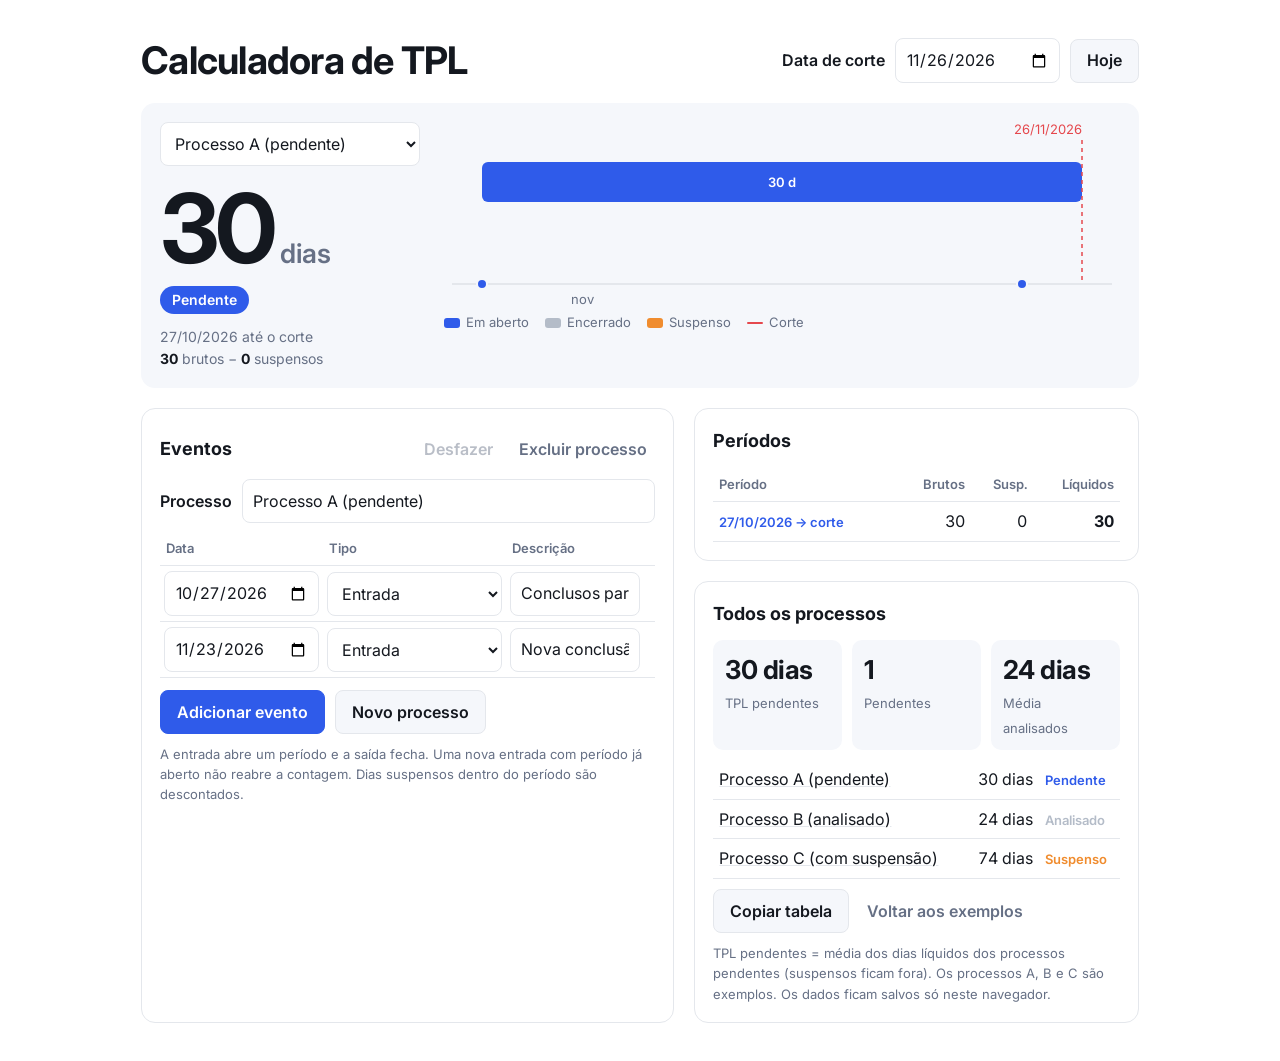
==== Calculadora de TPL.html @ 92021764 "Add files via upload" ====
<!DOCTYPE html>
<html lang="pt-BR">
<head>
<meta charset="utf-8">
<meta name="viewport" content="width=device-width, initial-scale=1">
<title>Calculadora de TPL</title>
<link rel="preconnect" href="https://fonts.googleapis.com">
<link href="https://fonts.googleapis.com/css2?family=Inter:wght@400;500;600;700&display=swap" rel="stylesheet">
<style>
/* VOICE simple work tool, quiet and clear
   IDEA a process docket line: dated events, periods counted between them
   PICTURE the timeline of the selected process beside the net days in large figures
   COLOUR white ground, near-black ink, blue #2f5bea for open periods, orange #f08c2e for suspensions, grey for closed
   TYPE Inter only, heavy weight for the result
   LAYOUT top: title and cut-off date; result card with number + timeline; below: events and periods; phone stacks */
:root{color-scheme:light;--bg:#ffffff;--ink:#14181f;--mut:#667085;--line:#e4e7ec;--soft:#f5f7fb;--blue:#2f5bea;--org:#f08c2e;--grey:#b4bcc8;--red:#e5484d}
html{background:#ffffff}
*{box-sizing:border-box;min-width:0}
html,body{margin:0}
body{background:var(--bg);color:var(--ink);font:16px/1.55 Inter,system-ui,sans-serif;overflow-x:clip}
.wrap{max-width:1100px;margin:0 auto;padding:clamp(20px,3vw,40px) max(4vw,16px)}
h1{font-size:clamp(28px,3.6vw,38px);line-height:1.1;letter-spacing:-.02em;margin:0}
h2{font-size:18px;margin:0 0 12px}
.head{display:flex;flex-wrap:wrap;gap:12px 24px;align-items:center;justify-content:space-between;margin-bottom:20px}
.row{display:flex;gap:10px;flex-wrap:wrap;align-items:center}
label{font-weight:600}
input,select,button{font:inherit;font-size:16px;color:inherit}
input,select{background:var(--bg);color:var(--ink);border:1px solid var(--line);border-radius:8px;padding:8px 10px;min-height:44px}
button{min-height:44px;padding:0 16px;border-radius:8px;border:1px solid var(--line);background:var(--soft);cursor:pointer;font-weight:600}
button:hover{border-color:var(--blue)}
button:disabled{opacity:.45;cursor:default}
button.pri{background:var(--blue);border-color:var(--blue);color:#fff}
button.lnk{background:none;border:0;color:var(--mut);padding:0 8px}
:focus-visible{outline:3px solid var(--org);outline-offset:2px}
.card{border:1px solid var(--line);border-radius:14px;padding:18px;background:var(--bg)}
.hero{display:grid;grid-template-columns:minmax(0,260px) minmax(0,1fr);gap:24px;background:var(--soft);border-color:transparent}
.big{font-size:clamp(64px,9vw,96px);font-weight:700;letter-spacing:-.04em;line-height:1}
.big small{font-size:.28em;font-weight:600;letter-spacing:0;margin-left:6px;color:var(--mut)}
.st{display:inline-block;margin-top:10px;padding:3px 12px;border-radius:99px;font-weight:600;font-size:14px;color:#fff}
.conta{margin-top:12px;font-size:14px;color:var(--mut)}
.conta b{color:var(--ink)}
.fig{position:relative;height:190px}
.fig>svg{position:absolute;inset:0;width:100%;height:100%}
svg text{font:13px Inter,sans-serif;fill:var(--mut)}
.leg{display:flex;gap:16px;flex-wrap:wrap;font-size:13px;color:var(--mut)}
.leg i{display:inline-block;width:16px;height:10px;border-radius:3px;margin-right:6px;vertical-align:-1px}
.cols{display:grid;grid-template-columns:minmax(0,1.2fr) minmax(0,1fr);gap:20px;margin-top:20px}
.stackc{display:grid;gap:20px;align-content:start}
.scroll{overflow-x:auto}
table{border-collapse:collapse;width:100%}
th,td{text-align:left;padding:7px 6px;border-bottom:1px solid var(--line);vertical-align:middle}
th{font-size:13px;color:var(--mut);font-weight:600}
.n{text-align:right;font-variant-numeric:tabular-nums;white-space:nowrap}
.ev td{padding:5px 4px}
.ev input[type=date]{width:155px}
.ev select{width:175px}
.x{min-width:44px;padding:0;font-size:20px;background:none;border-color:transparent;color:var(--mut)}
.tag{white-space:nowrap;font-size:13px;font-weight:600}
.note{font-size:13px;color:var(--mut);margin:10px 0 0}
.kpis{display:grid;grid-template-columns:repeat(auto-fit,minmax(8em,1fr));gap:10px;margin-bottom:10px}
.kpi{background:var(--soft);border-radius:10px;padding:10px 12px}
.kpi b{display:block;font-size:26px;letter-spacing:-.02em}
.kpi span{font-size:13px;color:var(--mut)}
a.go{color:inherit;text-decoration-color:var(--line)}
@media(max-width:820px){.hero,.cols{grid-template-columns:minmax(0,1fr)}}
@media(max-width:600px){table{font-size:13px}.ev input[type=date]{width:135px}.ev select{width:135px}.fig{height:170px}}
@media(prefers-reduced-motion:no-preference){.bar{transition:all .3s ease}}
</style>
</head>
<body>
<div class="wrap">
 <div class="head">
  <h1>Calculadora de TPL</h1>
  <div class="row"><label for="corte">Data de corte</label><input type="date" id="corte"><button id="hoje">Hoje</button></div>
 </div>

 <div class="card hero">
  <div>
   <select id="sel" aria-label="Processo" style="width:100%;margin-bottom:14px"></select>
   <div class="big" id="rDias">0<small>dias</small></div>
   <span class="st" id="rSt">—</span>
   <div class="conta" id="rConta"></div>
  </div>
  <div>
   <div class="fig"><svg id="svg" aria-label="Linha do tempo"></svg></div>
   <div class="leg"><span><i style="background:var(--blue)"></i>Em aberto</span><span><i style="background:var(--grey)"></i>Encerrado</span><span><i style="background:var(--org)"></i>Suspenso</span><span><i style="background:var(--red);height:2px;vertical-align:3px"></i>Corte</span></div>
  </div>
 </div>

 <div class="cols">
  <div class="card">
   <div class="row" style="justify-content:space-between;margin-bottom:8px">
    <h2 style="margin:0">Eventos</h2>
    <div class="row"><button class="lnk" id="undo" disabled>Desfazer</button><button class="lnk" id="delP">Excluir processo</button></div>
   </div>
   <div class="row" style="margin-bottom:8px"><label for="nome">Processo</label><input id="nome" style="flex:1 1 220px" placeholder="Nome ou número"></div>
   <div class="scroll"><table class="ev"><thead><tr><th>Data</th><th>Tipo</th><th>Descrição</th><th></th></tr></thead><tbody id="evs"></tbody></table></div>
   <div class="row" style="margin-top:12px"><button class="pri" id="addE">Adicionar evento</button><button id="newP">Novo processo</button></div>
   <p class="note">A entrada abre um período e a saída fecha. Uma nova entrada com período já aberto não reabre a contagem. Dias suspensos dentro do período são descontados.</p>
  </div>

  <div class="stackc">
   <div class="card">
    <h2>Períodos</h2>
    <div class="scroll"><table><thead><tr><th>Período</th><th class="n">Brutos</th><th class="n">Susp.</th><th class="n">Líquidos</th></tr></thead><tbody id="pers"></tbody></table></div>
   </div>
   <div class="card">
    <h2>Todos os processos</h2>
    <div class="kpis">
     <div class="kpi"><b id="kTpl">0</b><span>TPL pendentes</span></div>
     <div class="kpi"><b id="kPen">0</b><span>Pendentes</span></div>
     <div class="kpi"><b id="kAna">0</b><span>Média analisados</span></div>
    </div>
    <div class="scroll"><table><tbody id="all"></tbody></table></div>
    <div class="row" style="margin-top:10px"><button id="copy">Copiar tabela</button><button class="lnk" id="reset">Voltar aos exemplos</button><span id="copied" class="note" style="margin:0"></span></div>
    <p class="note">TPL pendentes = média dos dias líquidos dos processos pendentes (suspensos ficam fora). Os processos A, B e C são exemplos. Os dados ficam salvos só neste navegador.</p>
   </div>
  </div>
 </div>
</div>

<script>
{
const $=id=>document.getElementById(id);
const esc=s=>String(s??'').replace(/[&<>"']/g,c=>({'&':'&amp;','<':'&lt;','>':'&gt;','"':'&quot;',"'":'&#39;'}[c]));
const TIPOS={ent:'Entrada',sai:'Saída',si:'Início da suspensão',sf:'Fim da suspensão'};
const hojeISO=()=>{const d=new Date();return new Date(d.getTime()-d.getTimezoneOffset()*6e4).toISOString().slice(0,10)};
const EX=()=>({corte:'2026-11-26',sel:0,procs:[
 {nome:'Processo A (pendente)',ev:[{d:'2026-10-27',t:'ent',s:'Conclusos para admissibilidade'},{d:'2026-11-23',t:'ent',s:'Nova conclusão (mesmo recurso)'}]},
 {nome:'Processo B (analisado)',ev:[{d:'2026-02-09',t:'ent',s:'Conclusos para admissibilidade'},{d:'2026-03-05',t:'sai',s:'Remetido ao STJ'}]},
 {nome:'Processo C (com suspensão)',ev:[{d:'2026-03-02',t:'ent',s:'Conclusos para admissibilidade'},{d:'2026-04-10',t:'si',s:'Sobrestamento por tema'},{d:'2026-08-17',t:'sf',s:'Levantamento do sobrestamento'},{d:'2026-09-21',t:'si',s:'Nova suspensão'}]}
]});
let S;try{S=JSON.parse(localStorage.getItem('tplcalc3'))}catch(e){S=null}
if(!S||!Array.isArray(S.procs)||!S.procs.length)S=EX();
const hist=[];
const save=()=>{try{localStorage.setItem('tplcalc3',JSON.stringify(S))}catch(e){}};
const snap=()=>{hist.push(JSON.stringify(S));if(hist.length>40)hist.shift();$('undo').disabled=false};
const day=s=>{const[y,m,d]=s.split('-').map(Number);return Date.UTC(y,m-1,d)/864e5};
const br=s=>s?s.slice(8,10)+'/'+s.slice(5,7)+'/'+s.slice(0,4):'';
const fmt=n=>n.toLocaleString('pt-BR');

function calc(p,corte){
 const C=day(corte);
 const ev=p.ev.map((e,i)=>({...e,i})).filter(e=>e.d&&TIPOS[e.t]&&day(e.d)<=C).sort((a,b)=>day(a.d)-day(b.d)||a.i-b.i);
 const per=[],sus=[];let o=null,s=null;
 for(const e of ev){
  if(e.t==='ent'&&!o)o={ini:e.d,fim:null};
  else if(e.t==='sai'&&o){o.fim=e.d;per.push(o);o=null}
  else if(e.t==='si'&&!s)s={ini:e.d,fim:null};
  else if(e.t==='sf'&&s){s.fim=e.d;sus.push(s);s=null}
 }
 if(o)per.push(o);if(s)sus.push(s);
 const iv=sus.map(x=>[day(x.ini),x.fim?day(x.fim):C,!x.fim]).sort((a,b)=>a[0]-b[0]);
 const un=[];for(const x of iv){const l=un[un.length-1];if(l&&x[0]<=l[1]){l[1]=Math.max(l[1],x[1]);l[2]=l[2]||x[2]}else un.push([...x])}
 for(const q of per){
  const a=day(q.ini),b=q.fim?day(q.fim):C;q.bru=b-a;
  q.sus=un.reduce((t,x)=>t+Math.max(0,Math.min(b,x[1])-Math.max(a,x[0])),0);
  q.liq=q.bru-q.sus;
  q.st=q.fim?'Analisado':(un.some(x=>x[2])?'Suspenso':'Pendente');
 }
 const r=per.find(q=>!q.fim)||per[per.length-1]||null;
 return{per,sus:un,r,ev};
}
const COR={'Pendente':'var(--blue)','Suspenso':'var(--org)','Analisado':'var(--grey)'};

function renderEv(){
 const p=S.procs[S.sel];$('nome').value=p.nome||'';
 $('evs').innerHTML=p.ev.map((e,i)=>`<tr><td><input type="date" id="d${i}" data-i="${i}" data-k="d" value="${esc(e.d)}" aria-label="Data"></td><td><select id="t${i}" data-i="${i}" data-k="t" aria-label="Tipo">${Object.entries(TIPOS).map(([k,v])=>`<option value="${k}"${k===e.t?' selected':''}>${v}</option>`).join('')}</select></td><td><input id="s${i}" data-i="${i}" data-k="s" value="${esc(e.s)}" aria-label="Descrição" style="width:100%;min-width:130px"></td><td><button class="x" data-del="${i}" aria-label="Remover">×</button></td></tr>`).join('')||'<tr><td colspan="4" class="note">Nenhum evento. Comece pela entrada.</td></tr>';
}
function render(){
 $('corte').value=S.corte;
 $('sel').innerHTML=S.procs.map((p,i)=>`<option value="${i}"${i===S.sel?' selected':''}>${esc(p.nome||'Sem nome')}</option>`).join('');
 const p=S.procs[S.sel],R=calc(p,S.corte),r=R.r;
 $('rDias').innerHTML=`${r?fmt(r.liq):0}<small>dias</small>`;
 $('rSt').textContent=r?r.st:'Sem entrada';$('rSt').style.background=r?COR[r.st]:'var(--grey)';
 $('rConta').innerHTML=r?`${br(r.ini)} até ${r.fim?br(r.fim):'o corte'}<br><b>${fmt(r.bru)}</b> brutos − <b>${fmt(r.sus)}</b> suspensos`:'Nenhuma entrada até a data de corte.';
 $('pers').innerHTML=R.per.map(q=>`<tr><td><span class="tag" style="color:${COR[q.st]}">${br(q.ini)} → ${q.fim?br(q.fim):'corte'}</span></td><td class="n">${fmt(q.bru)}</td><td class="n">${fmt(q.sus)}</td><td class="n"><b>${fmt(q.liq)}</b></td></tr>`).join('')||'<tr><td colspan="4" class="note">Sem períodos.</td></tr>';
 const all=S.procs.map(x=>({n:x.nome||'Sem nome',r:calc(x,S.corte).r}));
 const pen=all.filter(x=>x.r&&x.r.st==='Pendente'),ana=all.filter(x=>x.r&&x.r.st==='Analisado');
 const avg=a=>a.length?Math.round(a.reduce((t,x)=>t+x.r.liq,0)/a.length*10)/10:0;
 $('kTpl').textContent=fmt(avg(pen))+' dias';$('kPen').textContent=pen.length;$('kAna').textContent=fmt(avg(ana))+' dias';
 $('all').innerHTML=all.map((x,i)=>`<tr><td><a href="#" class="go" data-go="${i}">${esc(x.n)}</a></td><td class="n">${x.r?fmt(x.r.liq)+' dias':'—'}</td><td><span class="tag" style="color:${x.r?COR[x.r.st]:'var(--mut)'}">${x.r?x.r.st:'Sem entrada'}</span></td></tr>`).join('');
 draw();save();
}
const svg=$('svg');
function draw(){
 const p=S.procs[S.sel],R=calc(p,S.corte),W=svg.clientWidth,H=svg.clientHeight;if(!W)return;
 const C=day(S.corte),ds=R.ev.map(e=>day(e.d));let a=Math.min(C-30,...ds),b=C;const pad=(b-a)*.05;a-=pad;b+=pad;
 const L=8,Rr=8,x=d=>L+(d-a)/(b-a)*(W-L-Rr),y0=40,bh=40,ty=H-28;
 let h=`<line x1="${L}" x2="${W-Rr}" y1="${ty}" y2="${ty}" stroke="var(--line)" stroke-width="2"/>`;
 const NM=['jan','fev','mar','abr','mai','jun','jul','ago','set','out','nov','dez'],ms=[];
 let m=new Date(Date.UTC(new Date(a*864e5).getUTCFullYear(),new Date(a*864e5).getUTCMonth()+1,1));
 while(m.getTime()/864e5<=b){ms.push(m.getTime()/864e5);m=new Date(Date.UTC(m.getUTCFullYear(),m.getUTCMonth()+1,1))}
 const step=Math.max(1,Math.ceil(ms.length/(W<520?4:8)));
 ms.forEach((d,i)=>{if(i%step)return;const dt=new Date(d*864e5);h+=`<text x="${x(d)}" y="${ty+20}" text-anchor="middle">${NM[dt.getUTCMonth()]}${dt.getUTCMonth()===0?' '+String(dt.getUTCFullYear()).slice(2):''}</text>`});
 for(const s of R.sus){const x1=x(s[0]),x2=x(Math.min(s[1],C));h+=`<rect x="${x1}" y="${y0-6}" width="${Math.max(2,x2-x1)}" height="${bh+12}" rx="6" fill="var(--org)" opacity=".28"/>`}
 for(const q of R.per){const x1=x(day(q.ini)),x2=x(q.fim?day(q.fim):C),w=Math.max(3,x2-x1);
  h+=`<rect class="bar" x="${x1}" y="${y0}" width="${w}" height="${bh}" rx="6" fill="${q.fim?'var(--grey)':'var(--blue)'}"/>`;
  const lab=fmt(q.liq)+' d';h+=w>52?`<text x="${x1+w/2}" y="${y0+bh/2+5}" text-anchor="middle" style="fill:#fff;font-weight:600">${lab}</text>`:`<text x="${x2+5}" y="${y0+bh/2+5}" style="fill:var(--ink)">${lab}</text>`}
 for(const e of R.ev){const xx=x(day(e.d)),c=e.t==='ent'?'var(--blue)':e.t==='sai'?'var(--ink)':'var(--org)';h+=`<circle cx="${xx}" cy="${ty}" r="5" fill="${c}" stroke="var(--soft)" stroke-width="2"><title>${esc(br(e.d)+' · '+TIPOS[e.t]+(e.s?': '+e.s:''))}</title></circle>`}
 const xc=x(C);h+=`<line x1="${xc}" x2="${xc}" y1="18" y2="${ty}" stroke="var(--red)" stroke-width="1.5" stroke-dasharray="4 4"/><text x="${xc}" y="12" text-anchor="end" style="fill:var(--red)">${br(S.corte)}</text>`;
 svg.innerHTML=h;
}
const ro=new ResizeObserver(draw);ro.observe(svg);

$('evs').addEventListener('change',e=>{const t=e.target,i=t.dataset.i;if(i==null)return;snap();S.procs[S.sel].ev[i][t.dataset.k]=t.value;render()});
$('evs').addEventListener('click',e=>{const i=e.target.dataset.del;if(i==null)return;snap();S.procs[S.sel].ev.splice(i,1);renderEv();render()});
$('addE').onclick=()=>{snap();const ev=S.procs[S.sel].ev;const t=ev.length&&ev[ev.length-1].t==='ent'?'sai':'ent';ev.push({d:S.corte,t,s:''});renderEv();render();const n=$('d'+(ev.length-1));n&&n.focus()};
$('nome').addEventListener('change',e=>{snap();S.procs[S.sel].nome=e.target.value.trim();render()});
$('newP').onclick=()=>{snap();S.procs.push({nome:'',ev:[{d:S.corte,t:'ent',s:''}]});S.sel=S.procs.length-1;renderEv();render();$('nome').focus()};
$('delP').onclick=()=>{snap();S.procs.splice(S.sel,1);if(!S.procs.length)S.procs.push({nome:'',ev:[]});S.sel=Math.max(0,S.sel-1);renderEv();render()};
$('sel').onchange=e=>{S.sel=+e.target.value;renderEv();render()};
$('all').addEventListener('click',e=>{const g=e.target.dataset.go;if(g==null)return;e.preventDefault();S.sel=+g;renderEv();render();window.scrollTo({top:0,behavior:'smooth'})});
$('corte').onchange=e=>{if(!e.target.value)return;snap();S.corte=e.target.value;render()};
$('hoje').onclick=()=>{snap();S.corte=hojeISO();render()};
$('undo').onclick=()=>{const h=hist.pop();if(!h)return;S=JSON.parse(h);$('undo').disabled=!hist.length;renderEv();render()};
$('reset').onclick=()=>{snap();S=EX();renderEv();render()};
$('copy').onclick=async()=>{const rows=[['Processo','Início','Fim','Brutos','Suspensos','Líquidos','Situação']].concat(S.procs.map(p=>{const r=calc(p,S.corte).r;return[p.nome,r?br(r.ini):'',r&&r.fim?br(r.fim):'',r?r.bru:'',r?r.sus:'',r?r.liq:'',r?r.st:'Sem entrada']}));try{await navigator.clipboard.writeText(rows.map(r=>r.join('\t')).join('\n'));$('copied').textContent='Copiado. Cole no Excel.'}catch(e){$('copied').textContent='O navegador bloqueou a cópia.'}};

if(S.sel>=S.procs.length)S.sel=0;
renderEv();render();
}
</script>
</body>
</html>
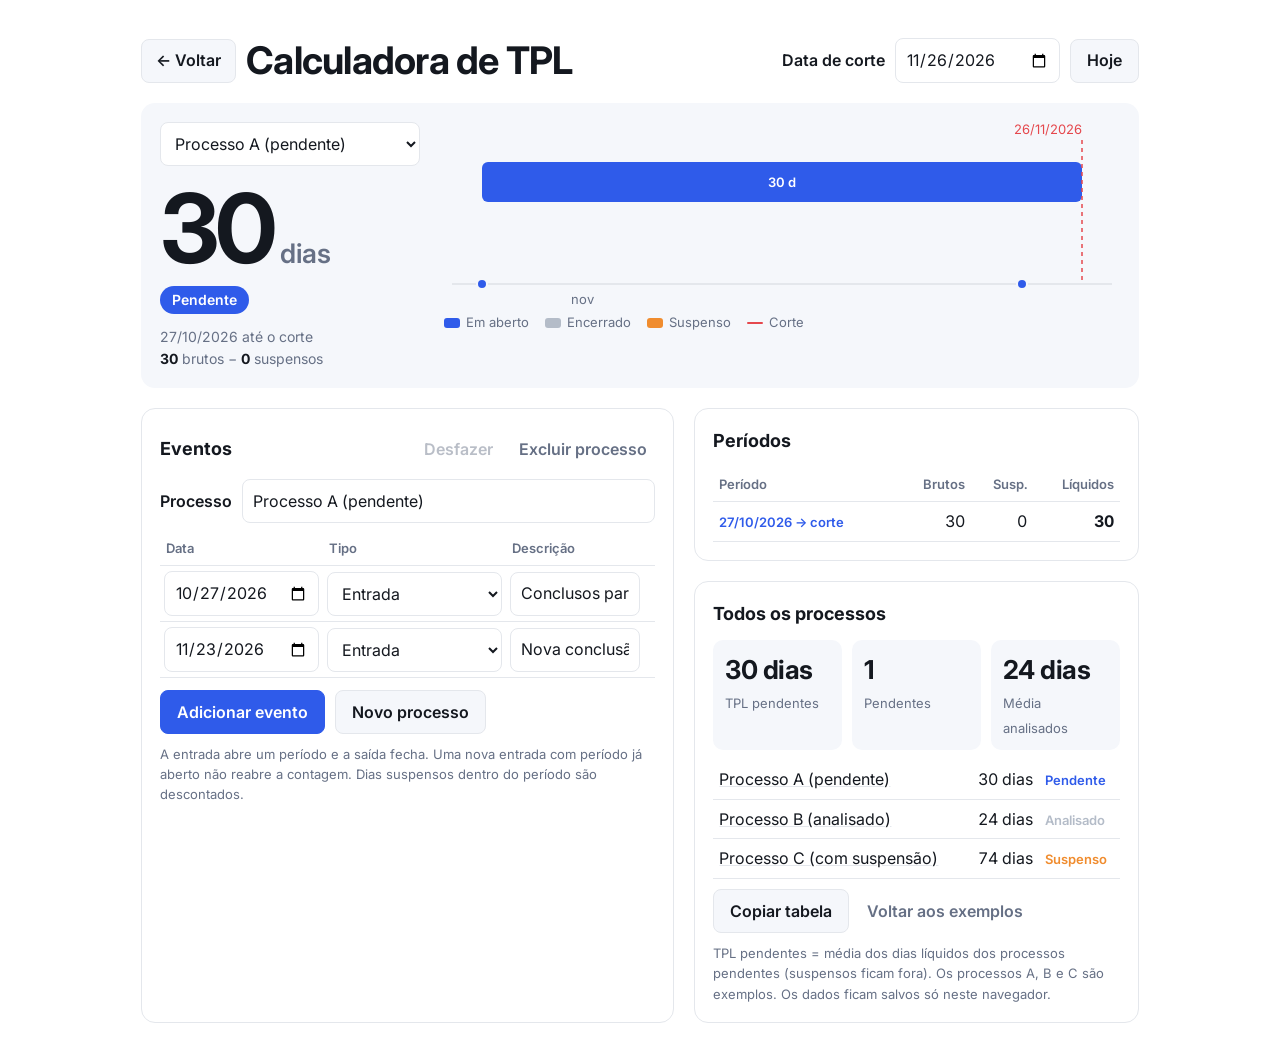
==== commit a41d8a34: "Update Calculadora de TPL.html" ====
--- a/Calculadora de TPL.html
+++ b/Calculadora de TPL.html
@@ -7,12 +7,7 @@
 <link rel="preconnect" href="https://fonts.googleapis.com">
 <link href="https://fonts.googleapis.com/css2?family=Inter:wght@400;500;600;700&display=swap" rel="stylesheet">
 <style>
-/* VOICE simple work tool, quiet and clear
-   IDEA a process docket line: dated events, periods counted between them
-   PICTURE the timeline of the selected process beside the net days in large figures
-   COLOUR white ground, near-black ink, blue #2f5bea for open periods, orange #f08c2e for suspensions, grey for closed
-   TYPE Inter only, heavy weight for the result
-   LAYOUT top: title and cut-off date; result card with number + timeline; below: events and periods; phone stacks */
+
 :root{color-scheme:light;--bg:#ffffff;--ink:#14181f;--mut:#667085;--line:#e4e7ec;--soft:#f5f7fb;--blue:#2f5bea;--org:#f08c2e;--grey:#b4bcc8;--red:#e5484d}
 html{background:#ffffff}
 *{box-sizing:border-box;min-width:0}
@@ -61,6 +56,8 @@
 .kpi{background:var(--soft);border-radius:10px;padding:10px 12px}
 .kpi b{display:block;font-size:26px;letter-spacing:-.02em}
 .kpi span{font-size:13px;color:var(--mut)}
+a.voltar{display:inline-flex;align-items:center;gap:6px;min-height:44px;padding:0 14px;border-radius:8px;border:1px solid var(--line);background:var(--soft);color:var(--ink);font-weight:600;text-decoration:none}
+a.voltar:hover{border-color:var(--blue)}
 a.go{color:inherit;text-decoration-color:var(--line)}
 @media(max-width:820px){.hero,.cols{grid-template-columns:minmax(0,1fr)}}
 @media(max-width:600px){table{font-size:13px}.ev input[type=date]{width:135px}.ev select{width:135px}.fig{height:170px}}
@@ -70,7 +67,7 @@
 <body>
 <div class="wrap">
  <div class="head">
-  <h1>Calculadora de TPL</h1>
+  <div class="row"><a href="index.html" class="voltar" aria-label="Voltar para a Central de Ferramentas">&larr; Voltar</a><h1>Calculadora de TPL</h1></div>
   <div class="row"><label for="corte">Data de corte</label><input type="date" id="corte"><button id="hoje">Hoje</button></div>
  </div>
 
